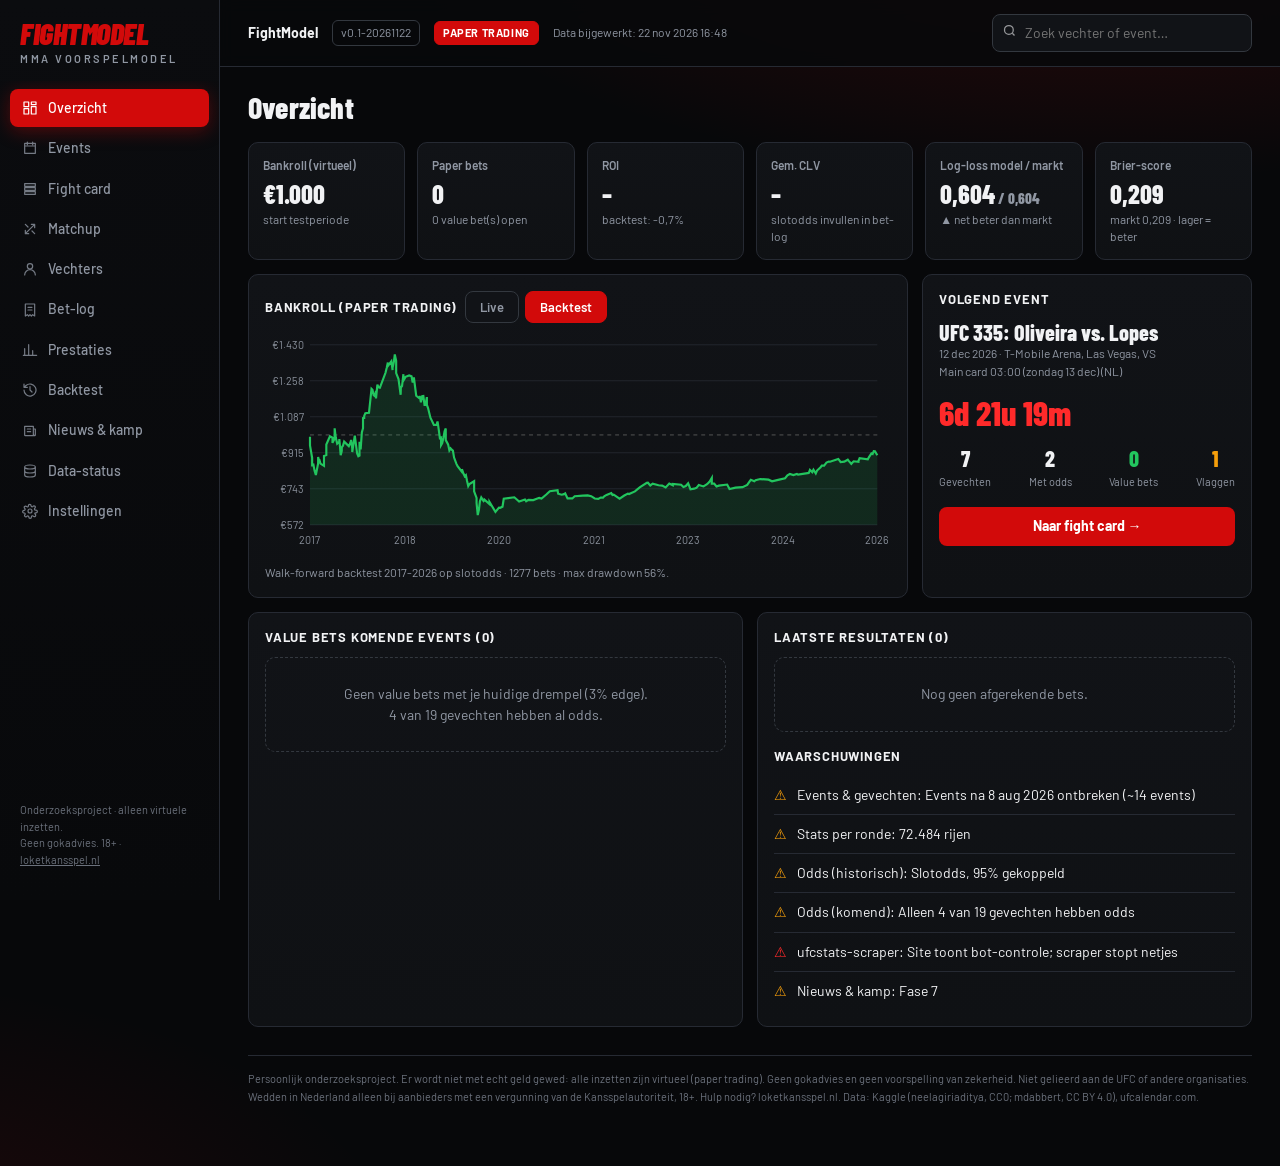
==== docs/index.html @ ecc50590 "FightModel: data-pijplijn, model, voorspellingen 5 en 12 dec en dashboard - Kaggle-import (gevechten" ====
<!doctype html>
<html lang="nl">
<head>
<meta charset="utf-8">
<meta name="viewport" content="width=device-width, initial-scale=1">
<title>FightModel · MMA voorspelmodel</title>
<meta name="description" content="Persoonlijk onderzoeksproject: een statistisch model dat MMA-gevechten voorspelt, getest met virtuele inzetten (paper trading).">
<link rel="preconnect" href="https://fonts.googleapis.com">
<link rel="preconnect" href="https://fonts.gstatic.com" crossorigin>
<link href="https://fonts.googleapis.com/css2?family=Barlow:wght@400;500;600;700;800&family=Barlow+Condensed:ital,wght@0,700;0,800;1,800;1,900&display=swap" rel="stylesheet">
<link rel="stylesheet" href="assets/app.css">
<link rel="icon" href="data:image/svg+xml,%3Csvg xmlns='http://www.w3.org/2000/svg' viewBox='0 0 32 32'%3E%3Crect width='32' height='32' rx='6' fill='%23d20a0a'/%3E%3Ctext x='16' y='23' font-size='18' font-weight='900' font-style='italic' text-anchor='middle' fill='white' font-family='Arial'%3EF%3C/text%3E%3C/svg%3E">
</head>
<body>
<div class="app">
  <aside class="side" id="side">
    <a class="logo" href="#/overzicht">FightModel<small>MMA voorspelmodel</small></a>
    <nav class="nav" id="nav"></nav>
    <div class="foot">Onderzoeksproject · alleen virtuele inzetten.<br>Geen gokadvies. 18+ · <a href="https://www.loketkansspel.nl" target="_blank" rel="noopener" style="text-decoration:underline">loketkansspel.nl</a></div>
  </aside>
  <div class="main">
    <header class="top">
      <button class="burger" id="burger" aria-label="Menu">☰</button>
      <span class="brand">FightModel</span>
      <span class="chip" id="ver">v0.1</span>
      <span class="chip red">PAPER TRADING</span>
      <span class="upd" id="upd"></span>
      <div class="search">
        <svg viewBox="0 0 24 24" fill="none" stroke="currentColor" stroke-width="2"><circle cx="11" cy="11" r="7"/><path d="m20 20-3.5-3.5"/></svg>
        <input id="q" type="search" placeholder="Zoek vechter of event…" autocomplete="off">
        <div class="sresults" id="sres"></div>
      </div>
    </header>
    <main class="page" id="page"><div class="empty">Laden…</div></main>
  </div>
</div>
<script src="assets/app.js"></script>
</body>
</html>
---- docs/assets/app.css ----
:root{
  --bg:#07080a; --bg2:#0d0f12; --panel:#111317; --panel2:#171a20; --line:#262a33; --line2:#33383f;
  --text:#f1f2f4; --muted:#9097a3; --dim:#6b717c;
  --red:#d20a0a; --red2:#ff2a2a; --redsoft:rgba(210,10,10,.14);
  --blue:#2f6bff; --blue2:#4c86ff;
  --green:#22c55e; --greensoft:rgba(34,197,94,.13);
  --orange:#f59e0b; --orangesoft:rgba(245,158,11,.13);
  --yellow:#ffc300; --purple:#8b5cf6;
  --r:10px; --font:"Barlow",-apple-system,BlinkMacSystemFont,"Segoe UI",sans-serif;
  --head:"Barlow Condensed","Barlow",sans-serif;
}
*{box-sizing:border-box}
html,body{margin:0;background:var(--bg);color:var(--text);font:14px/1.45 var(--font)}
body{background:
  radial-gradient(1200px 500px at 85% -10%,rgba(210,10,10,.20),transparent 60%),
  radial-gradient(900px 500px at -10% 110%,rgba(210,10,10,.12),transparent 60%),var(--bg);min-height:100vh}
a{color:inherit;text-decoration:none}
button{font:inherit;color:inherit}
.app{display:grid;grid-template-columns:220px 1fr;min-height:100vh}

/* ---------- sidebar */
.side{background:linear-gradient(180deg,#0b0c0f,#08090b);border-right:1px solid var(--line);position:sticky;top:0;height:100vh;display:flex;flex-direction:column;padding:18px 0}
.logo{display:block;padding:0 20px 16px;font:900 italic 30px/1 var(--head);letter-spacing:-.5px;color:var(--red);text-transform:uppercase}
.logo small{display:block;font:600 11px var(--font);letter-spacing:2.5px;color:var(--muted);margin-top:4px;font-style:normal}
.nav{display:flex;flex-direction:column;gap:2px;padding:8px 10px;overflow:auto}
.nav a{display:flex;align-items:center;gap:10px;padding:9px 12px;border-radius:8px;color:var(--muted);font-weight:500}
.nav a svg{width:16px;height:16px;flex:none;opacity:.8}
.nav a:hover{background:var(--panel);color:var(--text)}
.nav a.on{background:var(--red);color:#fff;box-shadow:0 4px 18px rgba(210,10,10,.35)}
.nav a.on svg{opacity:1}
.side .foot{margin-top:auto;padding:14px 20px;font-size:11px;color:var(--dim);line-height:1.5}

/* ---------- topbar */
.main{min-width:0}
.top{display:flex;align-items:center;gap:14px;padding:14px 28px;border-bottom:1px solid var(--line);background:rgba(8,9,11,.85);backdrop-filter:blur(8px);position:sticky;top:0;z-index:20;flex-wrap:wrap}
.top .brand{font-weight:700}
.chip{display:inline-flex;align-items:center;gap:6px;border:1px solid var(--line2);border-radius:6px;padding:3px 8px;font-size:12px;color:var(--muted)}
.chip.red{background:var(--red);border-color:var(--red);color:#fff;font-weight:700;letter-spacing:.6px;font-size:11px}
.chip.yel{background:var(--yellow);border-color:var(--yellow);color:#000;font-weight:800;font-size:11px;letter-spacing:.5px}
.top .upd{color:var(--muted);font-size:12px}
.search{margin-left:auto;position:relative}
.search input{background:var(--panel);border:1px solid var(--line2);border-radius:8px;padding:8px 12px 8px 32px;color:var(--text);width:260px;font:inherit}
.search svg{position:absolute;left:10px;top:9px;width:15px;opacity:.6}
.sresults{position:absolute;top:40px;right:0;width:320px;background:var(--panel2);border:1px solid var(--line2);border-radius:8px;overflow:hidden;display:none;z-index:30}
.sresults a{display:block;padding:9px 12px;border-bottom:1px solid var(--line)}
.sresults a:hover{background:var(--panel)}
.burger{display:none;background:none;border:1px solid var(--line2);border-radius:8px;padding:6px 9px}

/* ---------- content */
.page{padding:24px 28px 60px;max-width:1440px}
.ph{display:flex;align-items:center;gap:14px;margin-bottom:18px;flex-wrap:wrap}
.ph h1{font:800 30px/1.1 var(--head);margin:0;letter-spacing:.2px}
.ph .back{width:34px;height:34px;border-radius:8px;border:1px solid var(--line2);display:grid;place-items:center}
.ph .sub{color:var(--muted);font-size:13px;width:100%}
.grid{display:grid;gap:14px}
.g2{grid-template-columns:1fr 1fr}.g3{grid-template-columns:repeat(3,1fr)}.g4{grid-template-columns:repeat(4,1fr)}
.g21{grid-template-columns:2fr 1fr}.g12{grid-template-columns:1fr 2fr}
.card{background:linear-gradient(180deg,var(--panel),#0f1114);border:1px solid var(--line);border-radius:var(--r);padding:16px;min-width:0}
.card h3{margin:0 0 12px;font:700 13px var(--font);text-transform:uppercase;letter-spacing:.8px;color:var(--text);display:flex;align-items:center;gap:8px}
.card h3 .r{margin-left:auto}
.kpis{display:grid;grid-template-columns:repeat(6,1fr);gap:12px;margin-bottom:14px}
.kpi{background:linear-gradient(180deg,var(--panel),#0f1114);border:1px solid var(--line);border-radius:var(--r);padding:14px}
.kpi .l{font-size:12px;color:var(--muted);font-weight:600}
.kpi .v{font:800 26px/1.15 var(--head);margin-top:4px}
.kpi .s{font-size:12px;color:var(--muted);margin-top:2px}
.up{color:var(--green)}.down{color:var(--red2)}.warn{color:var(--orange)}.mut{color:var(--muted)}.blue{color:var(--blue2)}
.note{font-size:12px;color:var(--muted);margin-top:8px}
.btn{display:inline-flex;align-items:center;gap:8px;background:var(--red);color:#fff;border:none;border-radius:8px;padding:9px 16px;font-weight:700;cursor:pointer}
.btn:hover{background:#e01414}
.btn.ghost{background:transparent;border:1px solid var(--line2);color:var(--text)}
.btn.sm{padding:6px 11px;font-size:12px}
.tabs{display:flex;gap:6px;flex-wrap:wrap;margin-bottom:14px}
.tab{border:1px solid var(--line2);background:var(--panel);border-radius:8px;padding:7px 14px;cursor:pointer;font-weight:600;color:var(--muted)}
.tab.on{background:var(--red);border-color:var(--red);color:#fff}
.filters{display:flex;gap:8px;flex-wrap:wrap;align-items:center;margin-bottom:14px}
select,input[type=number],input[type=text]{background:var(--panel2);border:1px solid var(--line2);color:var(--text);border-radius:8px;padding:7px 10px;font:inherit}
.toggle{display:inline-flex;align-items:center;gap:8px;cursor:pointer;color:var(--muted)}
.toggle input{accent-color:var(--red)}

/* tables */
.tw{overflow-x:auto}
table{width:100%;border-collapse:collapse}
th{font-size:11px;text-transform:uppercase;letter-spacing:.6px;color:var(--muted);text-align:left;padding:8px 10px;border-bottom:1px solid var(--line2);font-weight:700;white-space:nowrap}
td{padding:10px;border-bottom:1px solid var(--line);vertical-align:middle}
td:first-child{white-space:nowrap}
tr.cl{cursor:pointer}tr.cl:hover td{background:rgba(255,255,255,.025)}
.num{text-align:right;font-variant-numeric:tabular-nums;white-space:nowrap}
.sec td{font-size:11px;color:var(--muted);text-transform:uppercase;letter-spacing:.8px;padding:14px 10px 6px;font-weight:700;border-bottom:none}
.nm{font-weight:700}.rec{font-size:12px;color:var(--muted)}
.tag{display:inline-flex;align-items:center;gap:4px;font-size:11px;font-weight:700;padding:3px 8px;border-radius:5px;border:1px solid var(--line2);color:var(--muted);white-space:nowrap}
.tag.bet{background:var(--green);border-color:var(--green);color:#03140a}
.tag.val{background:var(--greensoft);border-color:rgba(34,197,94,.4);color:var(--green)}
.tag.wait{background:var(--orangesoft);border-color:rgba(245,158,11,.4);color:var(--orange)}
.tag.flag{color:var(--orange);border-color:rgba(245,158,11,.4)}
.tag.five{background:var(--purple);border-color:var(--purple);color:#fff;padding:2px 6px}
.tag.ppv{background:var(--purple);border-color:var(--purple);color:#fff}
.tag.fn{background:var(--blue);border-color:var(--blue);color:#fff}
.tag.red{background:var(--redsoft);border-color:rgba(210,10,10,.5);color:var(--red2)}
.tag.ok{background:var(--greensoft);border-color:rgba(34,197,94,.4);color:var(--green)}
.pbar{display:flex;height:20px;border-radius:4px;overflow:hidden;min-width:120px;font-size:11px;font-weight:800}
.pbar i{background:var(--blue);display:flex;align-items:center;padding-left:6px;font-style:normal}
.pbar b{background:var(--red);display:flex;align-items:center;justify-content:flex-end;padding-right:6px}
.dot{display:inline-block;width:18px;height:18px;border-radius:50%;font-size:10px;font-weight:800;text-align:center;line-height:18px;margin-right:2px}
.dot.W{background:var(--green);color:#03140a}.dot.L{background:var(--red);color:#fff}.dot.D,.dot.NC{background:var(--line2)}

/* event cards */
.evcard{display:grid;grid-template-columns:150px 1fr auto auto;gap:18px;align-items:center;padding:14px;margin-bottom:12px}
.evimg{height:84px;border-radius:8px;background:radial-gradient(circle at 50% 120%,rgba(210,10,10,.6),transparent 60%),linear-gradient(135deg,#1a1d24,#0a0b0d);display:grid;place-items:center;font:900 italic 22px var(--head);color:rgba(255,255,255,.85);text-align:center;line-height:1;padding:6px;border:1px solid var(--line)}
.evstats{display:flex;gap:22px;text-align:center}
.evstats b{display:block;font:800 22px var(--head)}
.evstats span{font-size:11px;color:var(--muted)}
.empty{color:var(--muted);text-align:center;padding:26px;border:1px dashed var(--line2);border-radius:var(--r)}

/* matchup */
.vs{display:grid;grid-template-columns:1fr 140px 1fr;align-items:center;gap:10px;padding:22px;background:radial-gradient(500px 200px at 20% 50%,rgba(47,107,255,.16),transparent 70%),radial-gradient(500px 200px at 80% 50%,rgba(210,10,10,.2),transparent 70%),var(--panel)}
.fx{display:flex;align-items:center;gap:16px}.fx.r{flex-direction:row-reverse;text-align:right}
.av{width:96px;height:96px;border-radius:50%;display:grid;place-items:center;font:800 30px var(--head);flex:none;border:3px solid}
.av.a{border-color:var(--blue);background:radial-gradient(circle,#1c2a52,#0b1020)}
.av.b{border-color:var(--red);background:radial-gradient(circle,#4a1010,#160606)}
.av.sm{width:44px;height:44px;font-size:16px;border-width:2px}
.fx .n{font:800 26px/1.05 var(--head)}
.vsmid{text-align:center;font:900 italic 44px var(--head);color:rgba(255,255,255,.18)}
.bigbar{display:flex;height:34px;border-radius:6px;overflow:hidden;font:800 18px var(--head);margin-top:6px}
.bigbar i{background:var(--blue);display:flex;align-items:center;justify-content:center;font-style:normal}
.bigbar b{background:var(--red);display:flex;align-items:center;justify-content:center}
.advice{display:flex;align-items:center;gap:14px;flex-wrap:wrap;padding:14px 16px;border-radius:var(--r);border:1px solid var(--line);background:var(--panel);margin-top:14px}
.advice.go{border-color:rgba(34,197,94,.45);background:linear-gradient(90deg,var(--greensoft),var(--panel))}
.mirror{display:grid;grid-template-columns:52px 1fr 1fr 52px;gap:4px 8px;align-items:center;margin:9px 0;font-size:13px}
.mirror .lab{grid-column:1/5;text-align:center;color:var(--muted);font-size:12px}
.mirror .bl,.mirror .br{height:8px;background:var(--panel2);border-radius:4px;position:relative}
.mirror .bl i{position:absolute;right:0;top:0;bottom:0;background:var(--blue);border-radius:4px}
.mirror .br i{position:absolute;left:0;top:0;bottom:0;background:var(--red);border-radius:4px}
.mirror .vr{text-align:right}
.reason{display:flex;justify-content:space-between;gap:10px;padding:7px 0;border-bottom:1px solid var(--line)}
.reason:last-child{border:0}
.tape td{text-align:center;padding:8px}.tape td:nth-child(2){color:var(--muted);font-size:11px;text-transform:uppercase;letter-spacing:.5px}
.method{display:flex;height:26px;border-radius:5px;overflow:hidden;font-size:11px;font-weight:800}
.method div{display:flex;align-items:center;justify-content:center;white-space:nowrap;overflow:hidden}

/* fighter */
.hero{display:grid;grid-template-columns:auto 1fr 1.2fr;gap:22px;align-items:center}
.hero .n{font:800 36px/1 var(--head)}
.subtabs{display:flex;gap:6px;margin:16px 0 12px;flex-wrap:wrap}

/* settings */
.form{display:grid;grid-template-columns:1fr 180px;gap:10px 16px;align-items:center}
.form label{color:var(--muted)}
.form input,.form select{width:100%}
.slider{display:grid;grid-template-columns:1fr 70px;gap:10px;align-items:center;margin:6px 0 14px}
input[type=range]{accent-color:var(--red);width:100%}

/* status */
.srow{display:flex;justify-content:space-between;align-items:center;padding:9px 0;border-bottom:1px solid var(--line);gap:10px}
.srow:last-child{border:0}
.st{font-weight:700;font-size:12px}
.st.ok{color:var(--green)}.st.achter,.st.deels{color:var(--orange)}.st.fout{color:var(--red2)}.st.uit{color:var(--muted)}

svg text{font-family:var(--font)}
.legend{display:flex;gap:14px;font-size:12px;color:var(--muted);flex-wrap:wrap}
.legend i{display:inline-block;width:10px;height:10px;border-radius:2px;margin-right:5px;vertical-align:-1px}
.disclaimer{font-size:11px;color:var(--dim);margin-top:28px;border-top:1px solid var(--line);padding-top:14px;line-height:1.6}

@media (max-width:1200px){.kpis{grid-template-columns:repeat(3,1fr)}.g4{grid-template-columns:1fr 1fr}}
@media (max-width:980px){
  .app{grid-template-columns:1fr}
  .side{position:fixed;left:0;top:0;width:240px;z-index:50;transform:translateX(-100%);transition:transform .2s}
  .side.open{transform:none;box-shadow:0 0 0 100vmax rgba(0,0,0,.6)}
  .burger{display:inline-block}
  .g2,.g3,.g21,.g12,.hero{grid-template-columns:1fr}
  .search input{width:170px}
  .evcard{grid-template-columns:1fr}
  .vs{grid-template-columns:1fr;text-align:center}.fx,.fx.r{flex-direction:column;text-align:center}
  .vsmid{font-size:28px}
}
@media (max-width:560px){
  .page{padding:16px 16px 50px}.top{padding:12px 16px}
  .kpis{grid-template-columns:1fr 1fr}.g4{grid-template-columns:1fr}
  .search{margin-left:0;width:100%}.search input{width:100%}
  .ph h1{font-size:24px}
}
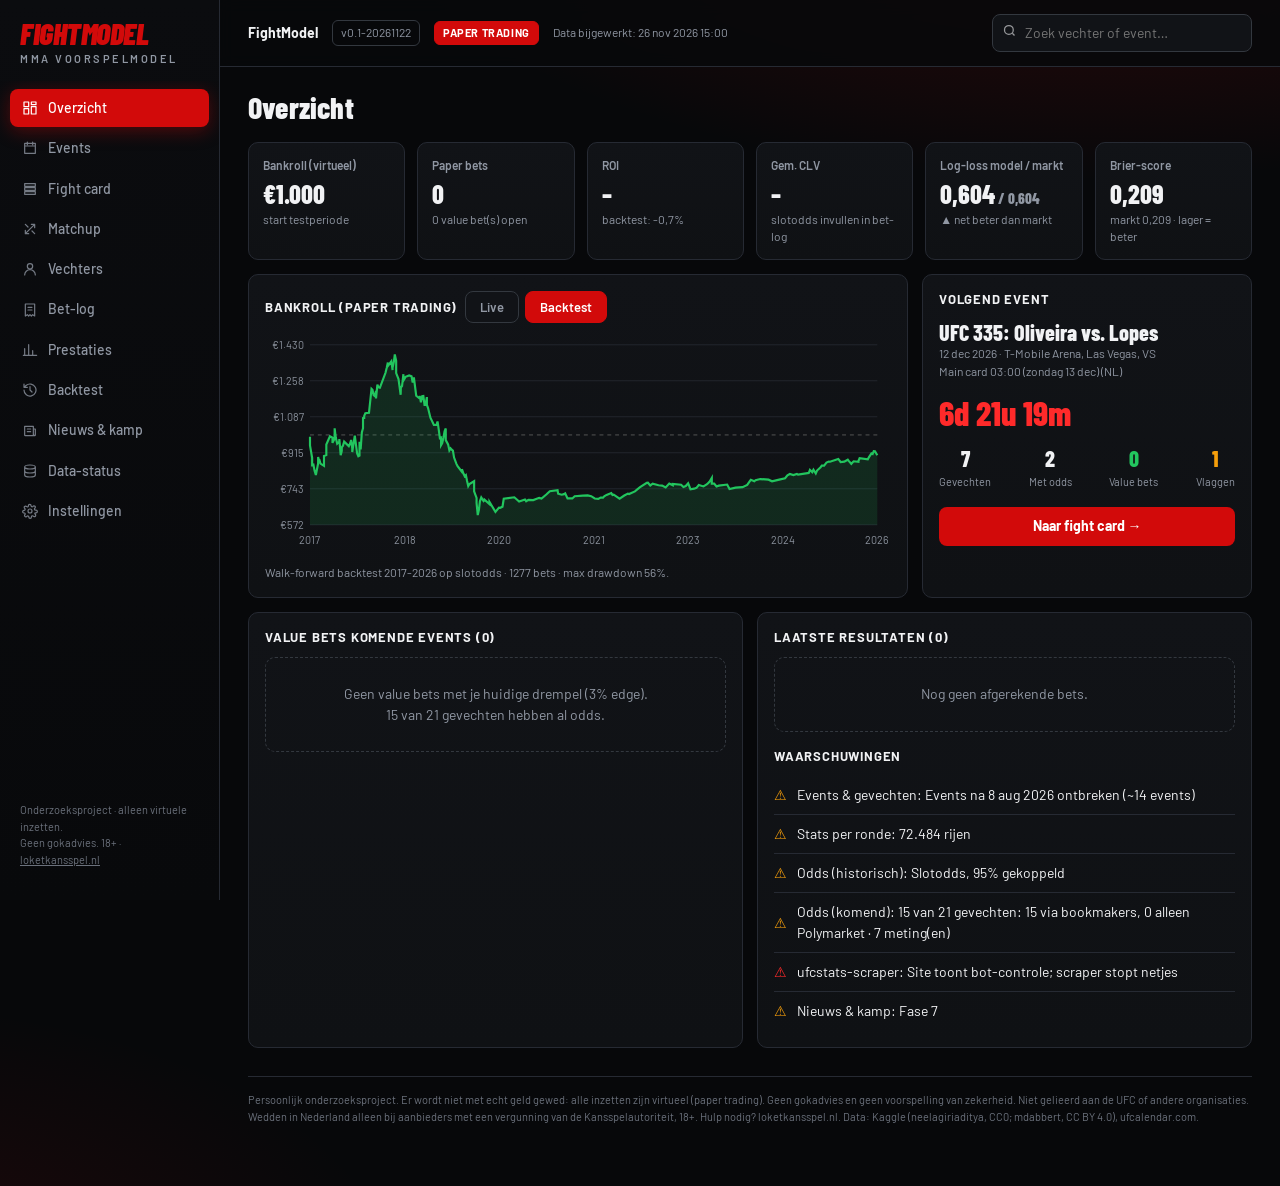
==== commit ef66741b: "Paper trading: auto-lock on fight day, settlement with closing odds and CLV, model-bets on dashboard" ====
--- a/docs/index.html
+++ b/docs/index.html
@@ -8,7 +8,7 @@
 <link rel="preconnect" href="https://fonts.googleapis.com">
 <link rel="preconnect" href="https://fonts.gstatic.com" crossorigin>
 <link href="https://fonts.googleapis.com/css2?family=Barlow:wght@400;500;600;700;800&family=Barlow+Condensed:ital,wght@0,700;0,800;1,800;1,900&display=swap" rel="stylesheet">
-<link rel="stylesheet" href="assets/app.css">
+<link rel="stylesheet" href="assets/app.css?v=3">
 <link rel="icon" href="data:image/svg+xml,%3Csvg xmlns='http://www.w3.org/2000/svg' viewBox='0 0 32 32'%3E%3Crect width='32' height='32' rx='6' fill='%23d20a0a'/%3E%3Ctext x='16' y='23' font-size='18' font-weight='900' font-style='italic' text-anchor='middle' fill='white' font-family='Arial'%3EF%3C/text%3E%3C/svg%3E">
 </head>
 <body>
@@ -34,6 +34,6 @@
     <main class="page" id="page"><div class="empty">Laden…</div></main>
   </div>
 </div>
-<script src="assets/app.js"></script>
+<script src="assets/app.js?v=3"></script>
 </body>
 </html>
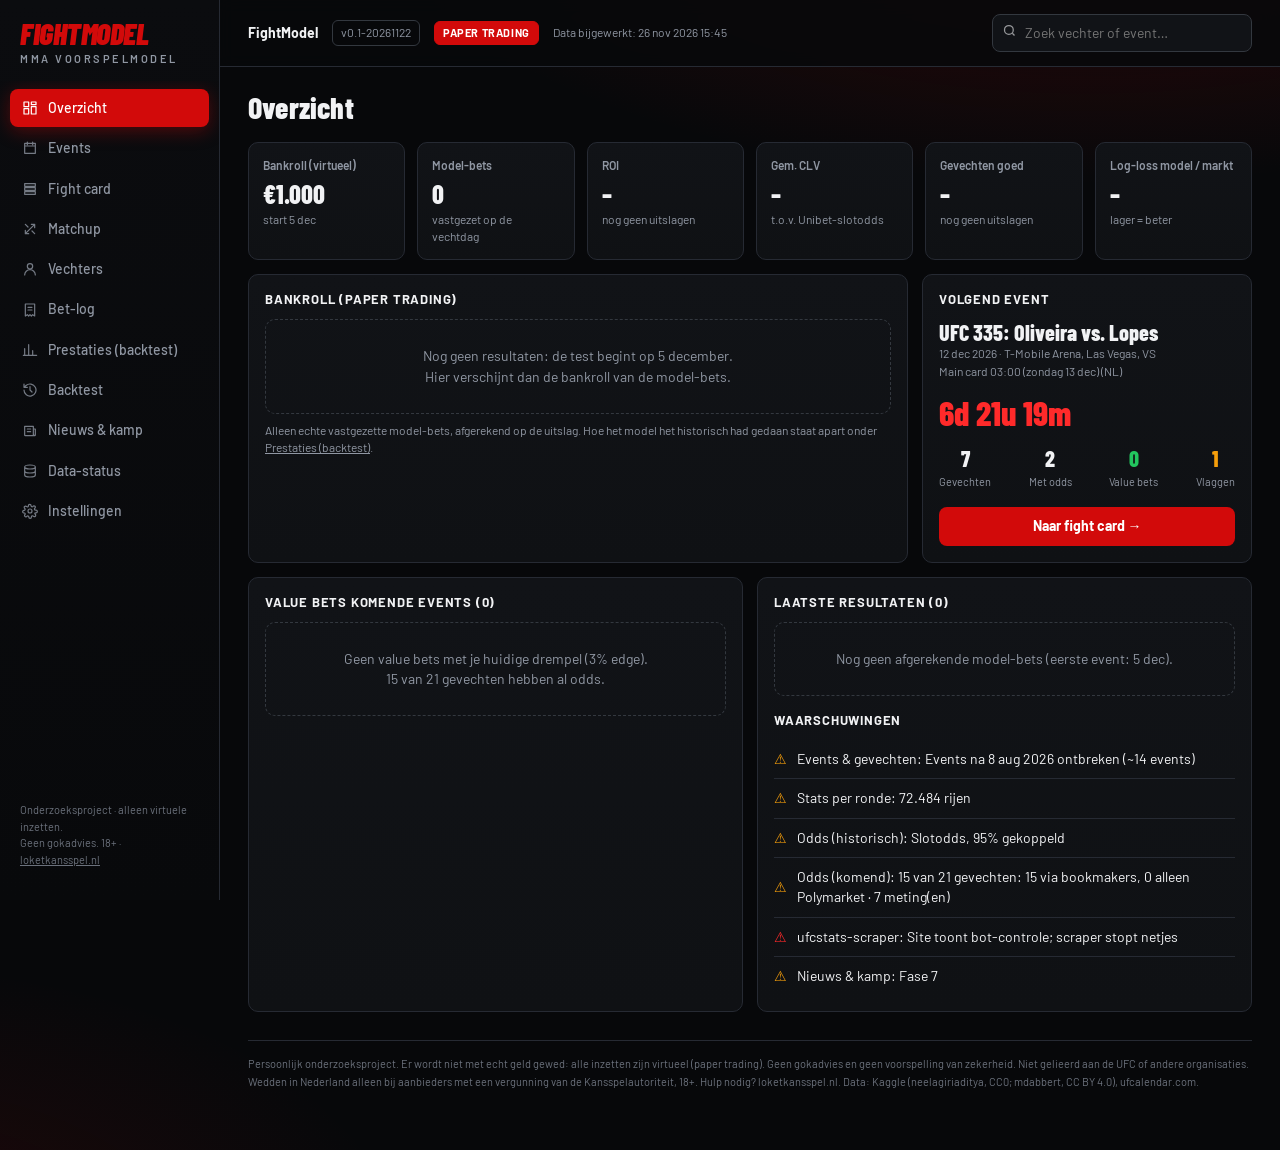
==== commit eebd2cd6: "Dashboard: show only real paper-trading results; backtest clearly labelled, no simulated per-event r" ====
--- a/docs/index.html
+++ b/docs/index.html
@@ -8,7 +8,7 @@
 <link rel="preconnect" href="https://fonts.googleapis.com">
 <link rel="preconnect" href="https://fonts.gstatic.com" crossorigin>
 <link href="https://fonts.googleapis.com/css2?family=Barlow:wght@400;500;600;700;800&family=Barlow+Condensed:ital,wght@0,700;0,800;1,800;1,900&display=swap" rel="stylesheet">
-<link rel="stylesheet" href="assets/app.css?v=3">
+<link rel="stylesheet" href="assets/app.css?v=4">
 <link rel="icon" href="data:image/svg+xml,%3Csvg xmlns='http://www.w3.org/2000/svg' viewBox='0 0 32 32'%3E%3Crect width='32' height='32' rx='6' fill='%23d20a0a'/%3E%3Ctext x='16' y='23' font-size='18' font-weight='900' font-style='italic' text-anchor='middle' fill='white' font-family='Arial'%3EF%3C/text%3E%3C/svg%3E">
 </head>
 <body>
@@ -34,6 +34,6 @@
     <main class="page" id="page"><div class="empty">Laden…</div></main>
   </div>
 </div>
-<script src="assets/app.js?v=3"></script>
+<script src="assets/app.js?v=4"></script>
 </body>
 </html>
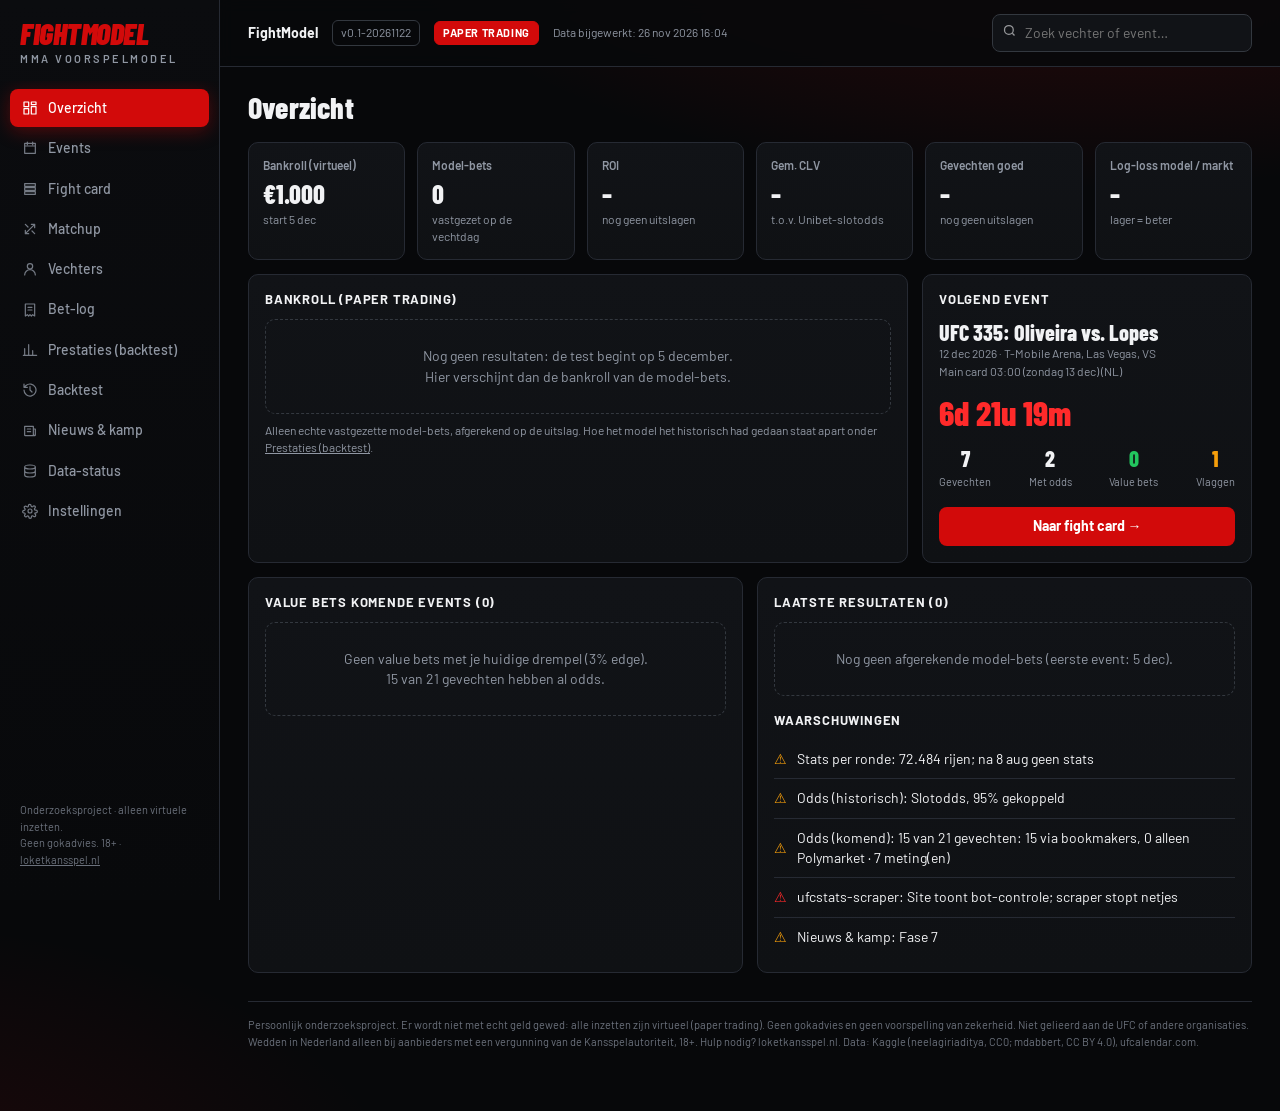
==== commit 4822de68: "Import results Aug-Nov 2026 from Wikipedia (15 events, 193 fights); fold into refresh Co-Authored-By" ====
--- a/docs/index.html
+++ b/docs/index.html
@@ -8,7 +8,7 @@
 <link rel="preconnect" href="https://fonts.googleapis.com">
 <link rel="preconnect" href="https://fonts.gstatic.com" crossorigin>
 <link href="https://fonts.googleapis.com/css2?family=Barlow:wght@400;500;600;700;800&family=Barlow+Condensed:ital,wght@0,700;0,800;1,800;1,900&display=swap" rel="stylesheet">
-<link rel="stylesheet" href="assets/app.css?v=4">
+<link rel="stylesheet" href="assets/app.css?v=5">
 <link rel="icon" href="data:image/svg+xml,%3Csvg xmlns='http://www.w3.org/2000/svg' viewBox='0 0 32 32'%3E%3Crect width='32' height='32' rx='6' fill='%23d20a0a'/%3E%3Ctext x='16' y='23' font-size='18' font-weight='900' font-style='italic' text-anchor='middle' fill='white' font-family='Arial'%3EF%3C/text%3E%3C/svg%3E">
 </head>
 <body>
@@ -34,6 +34,6 @@
     <main class="page" id="page"><div class="empty">Laden…</div></main>
   </div>
 </div>
-<script src="assets/app.js?v=4"></script>
+<script src="assets/app.js?v=5"></script>
 </body>
 </html>
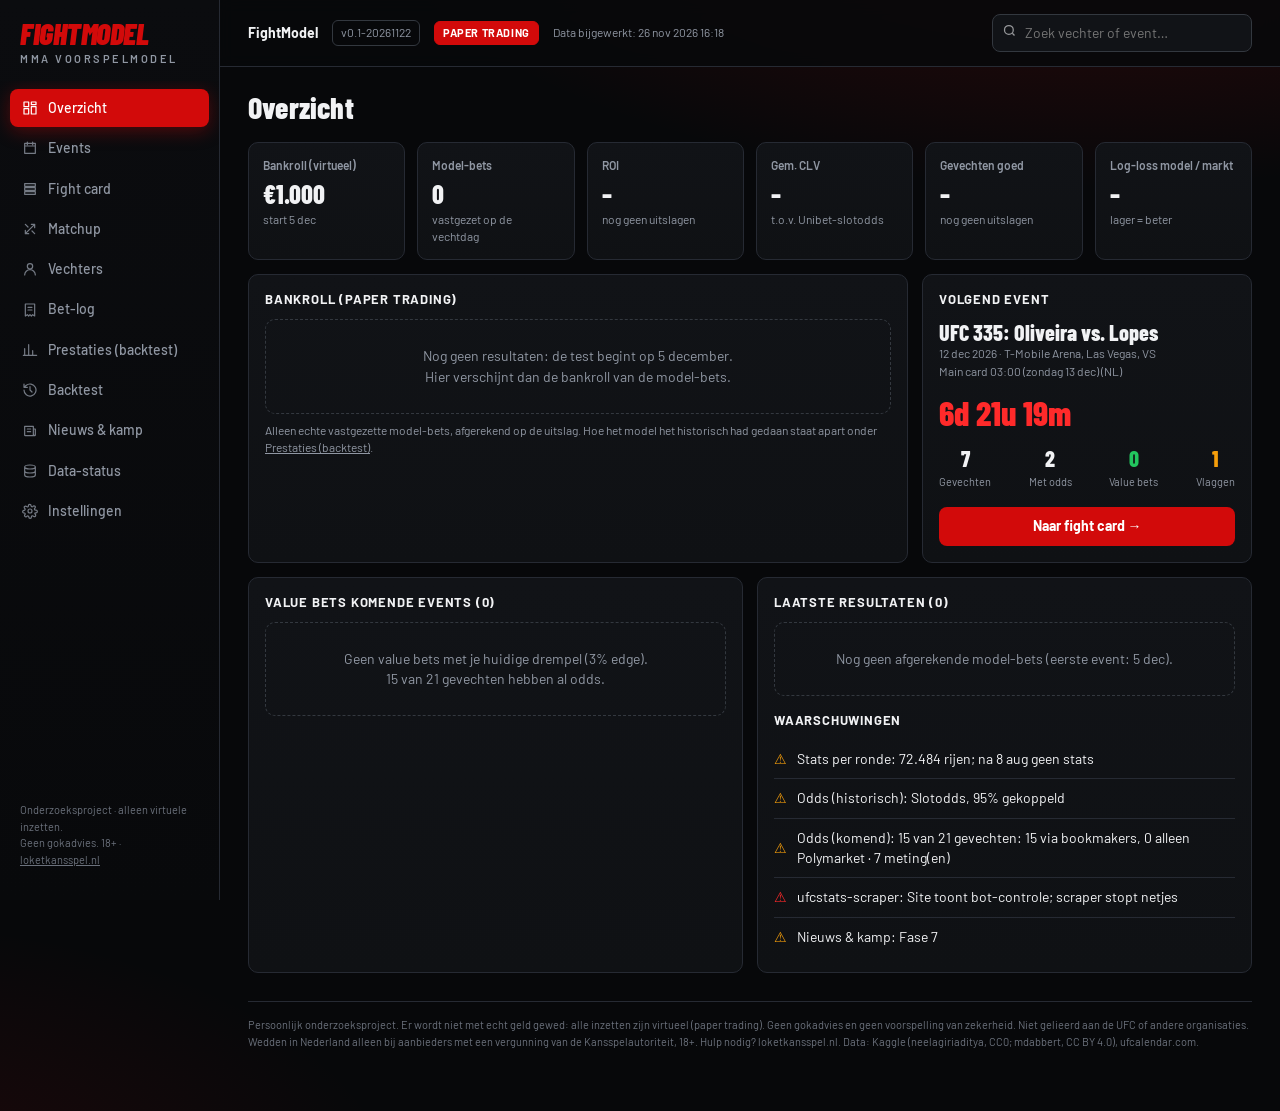
==== commit 15aeb1e1: "Track tipster picks (Combat Edge, MMA Fighting, MMA Junkie, Tapology): storage, scoring vs model/fav" ====
--- a/docs/index.html
+++ b/docs/index.html
@@ -8,7 +8,7 @@
 <link rel="preconnect" href="https://fonts.googleapis.com">
 <link rel="preconnect" href="https://fonts.gstatic.com" crossorigin>
 <link href="https://fonts.googleapis.com/css2?family=Barlow:wght@400;500;600;700;800&family=Barlow+Condensed:ital,wght@0,700;0,800;1,800;1,900&display=swap" rel="stylesheet">
-<link rel="stylesheet" href="assets/app.css?v=5">
+<link rel="stylesheet" href="assets/app.css?v=6">
 <link rel="icon" href="data:image/svg+xml,%3Csvg xmlns='http://www.w3.org/2000/svg' viewBox='0 0 32 32'%3E%3Crect width='32' height='32' rx='6' fill='%23d20a0a'/%3E%3Ctext x='16' y='23' font-size='18' font-weight='900' font-style='italic' text-anchor='middle' fill='white' font-family='Arial'%3EF%3C/text%3E%3C/svg%3E">
 </head>
 <body>
@@ -34,6 +34,6 @@
     <main class="page" id="page"><div class="empty">Laden…</div></main>
   </div>
 </div>
-<script src="assets/app.js?v=5"></script>
+<script src="assets/app.js?v=6"></script>
 </body>
 </html>
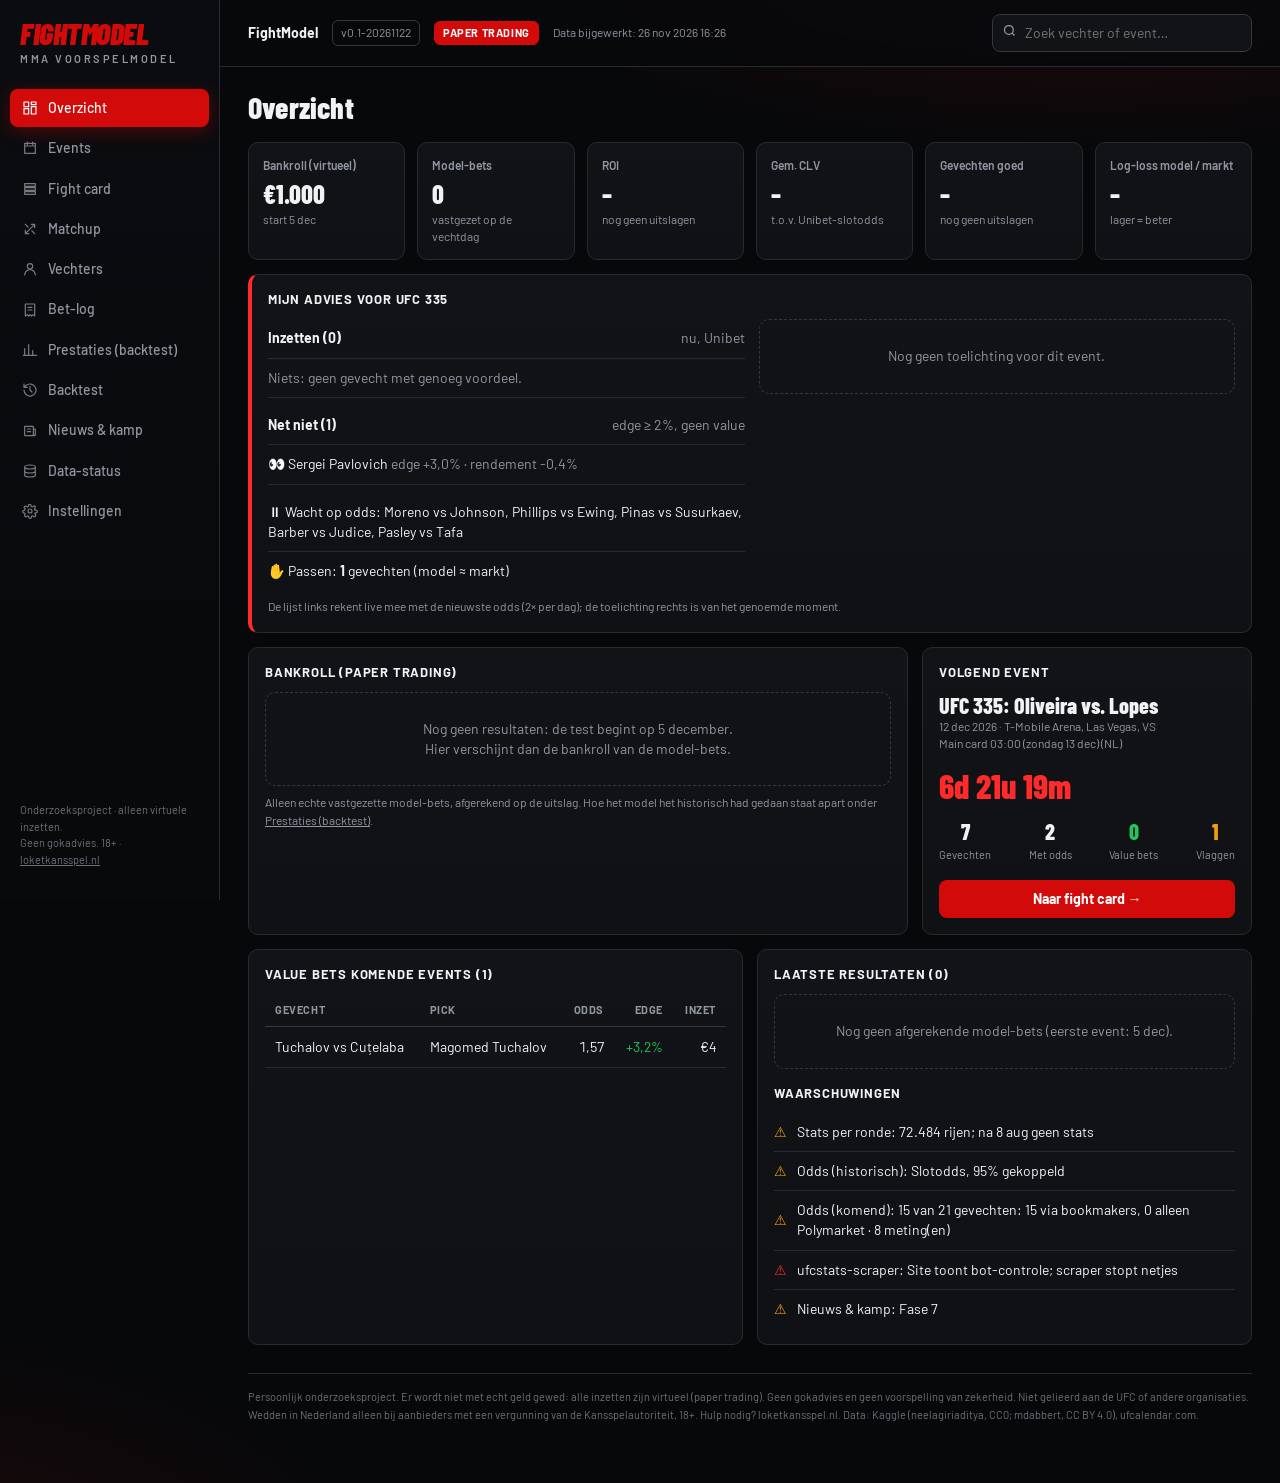
==== commit 5b93d1dc: "Advies-kaart per event (live picks + toelichting) op overzicht en fightcard Co-Authored-By: Claude O" ====
--- a/docs/index.html
+++ b/docs/index.html
@@ -34,6 +34,6 @@
     <main class="page" id="page"><div class="empty">Laden…</div></main>
   </div>
 </div>
-<script src="assets/app.js?v=6"></script>
+<script src="assets/app.js?v=7"></script>
 </body>
 </html>
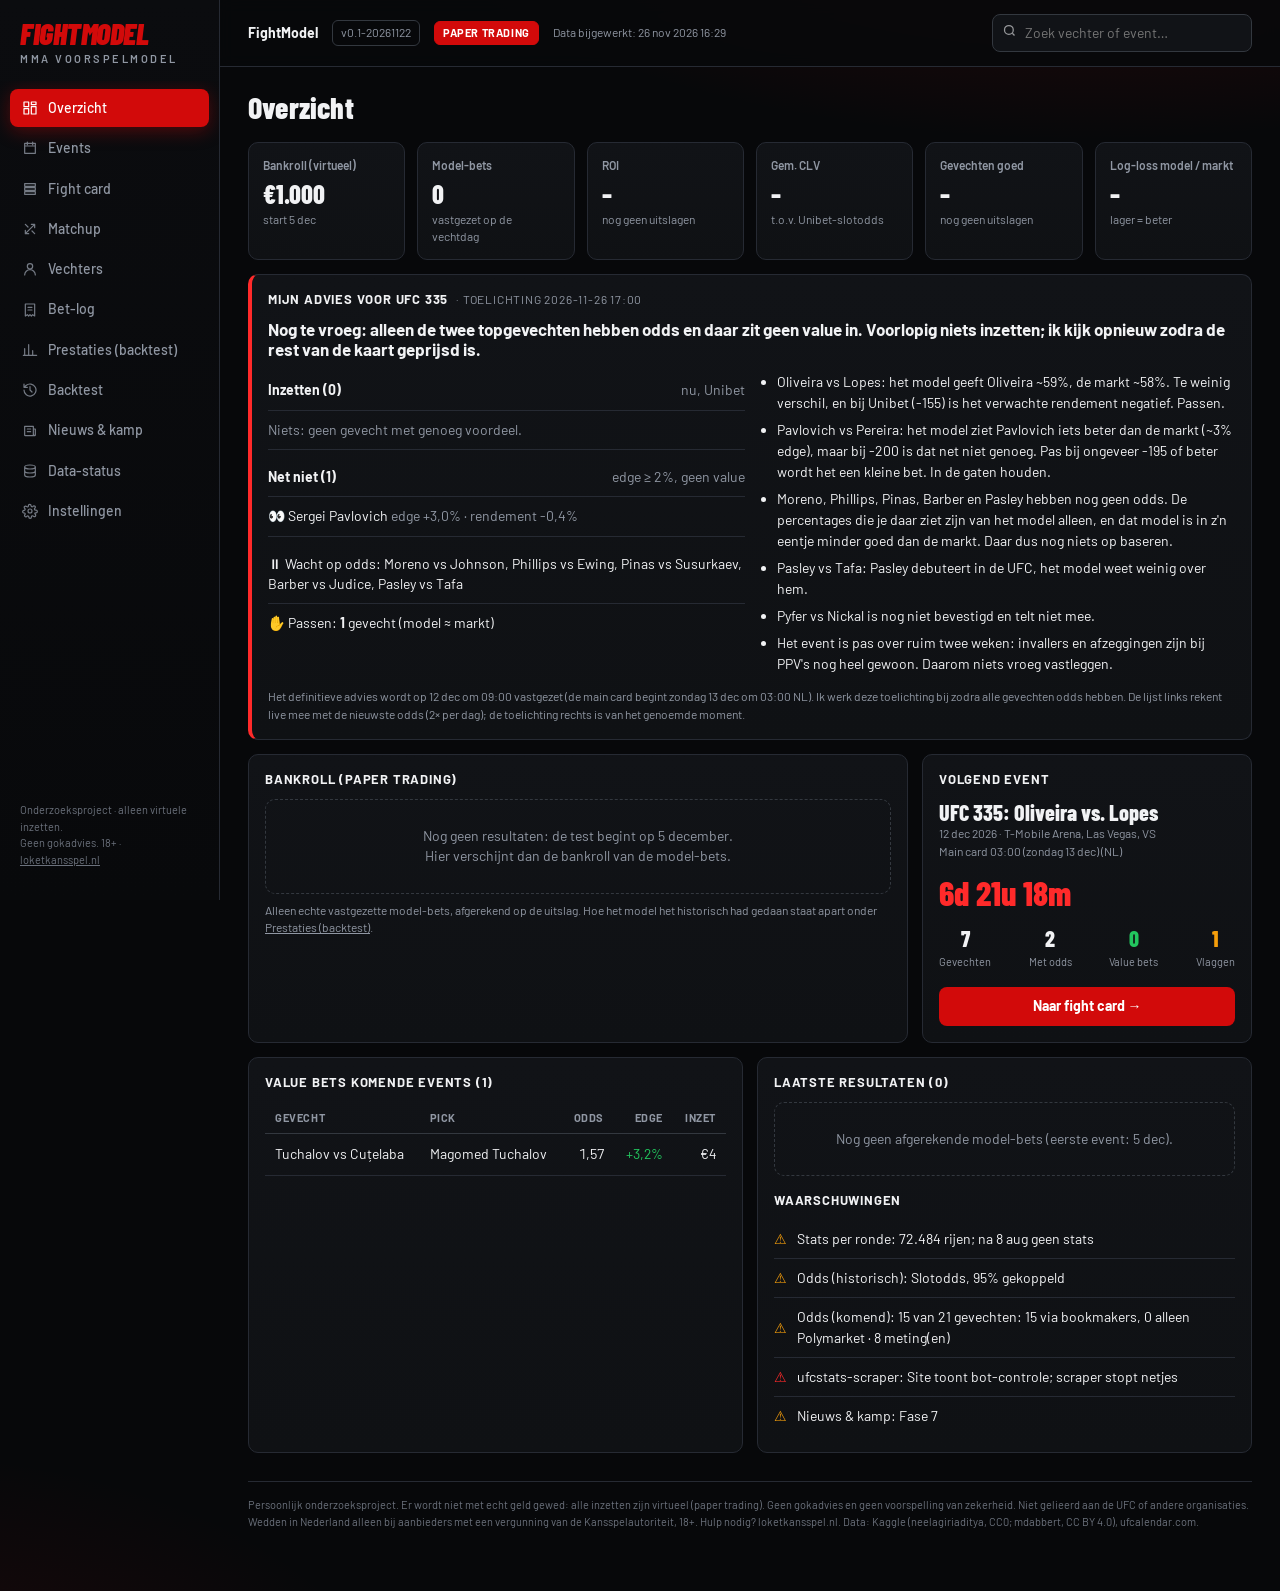
==== commit 187b02da: "Advies UFC 335 (12 dec) Co-Authored-By: Claude Opus 5.5 <noreply@anthropic.com>" ====
--- a/docs/index.html
+++ b/docs/index.html
@@ -34,6 +34,6 @@
     <main class="page" id="page"><div class="empty">Laden…</div></main>
   </div>
 </div>
-<script src="assets/app.js?v=7"></script>
+<script src="assets/app.js?v=8"></script>
 </body>
 </html>
